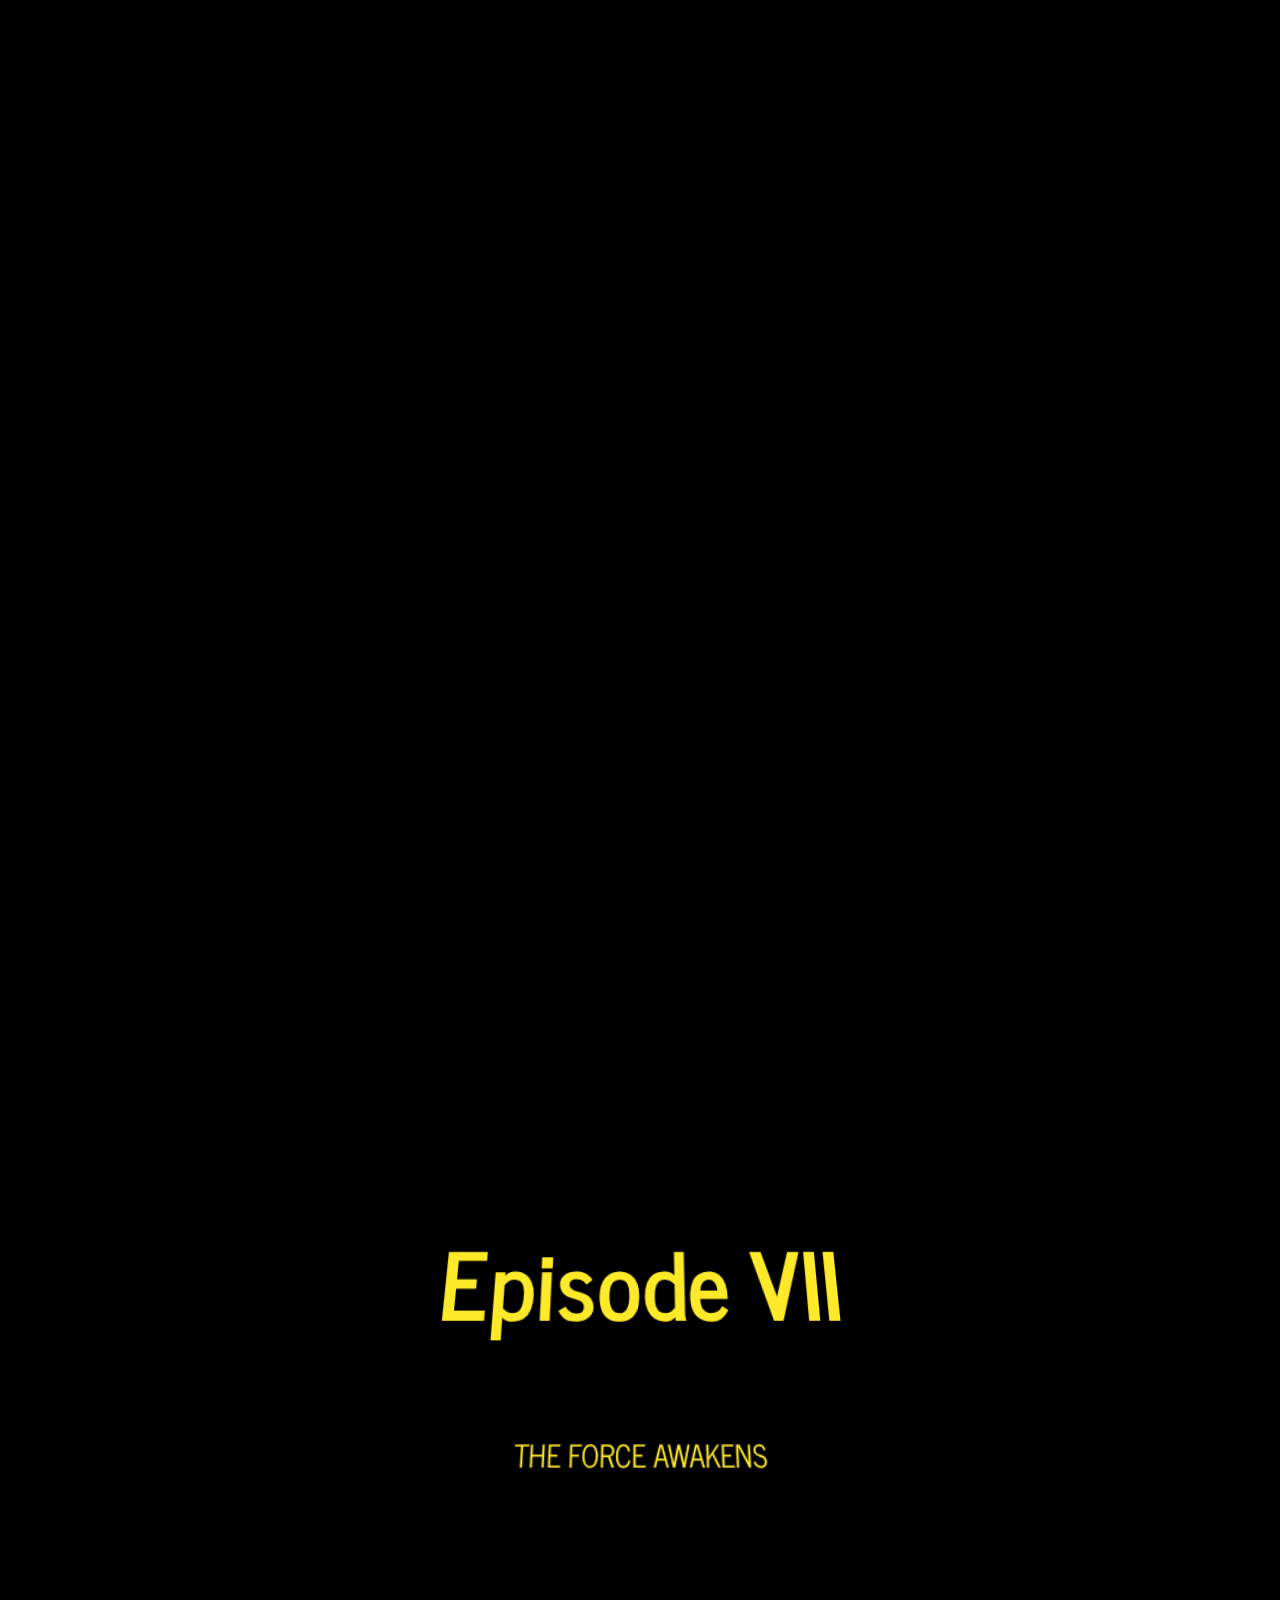
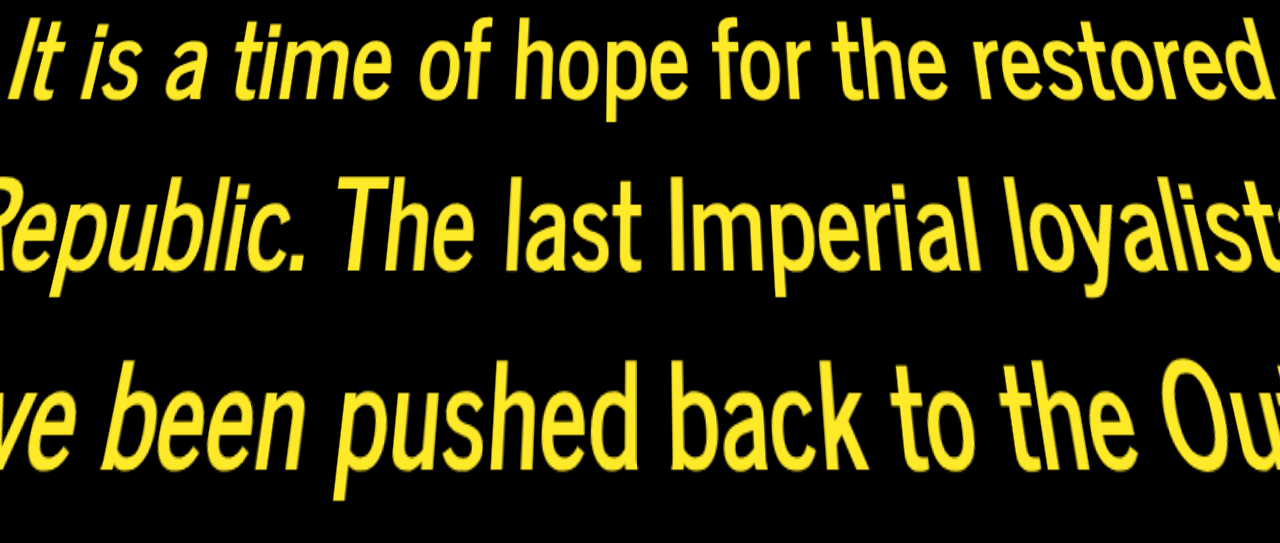
==== Index.html @ c8c1dc47 "Signed-off-by: vinicius-aquino <viniciusaquinolapa@gmail.com> teste" ====
<!DOCTYPE html>
<meta charset="utf-8">
<html>
    <head>
        <title>Intro Star wars</title>
        <link rel="stylesheet" href="Style.css"/>
    </head>
    <body>
        <div class="intro"><p>A long time ago in a galaxy far,
            <br>far away....</p></div>
        <div class="shadow"></div>
        <img src="Imagens/starwars.svg" class="logo"/>
        <div class="container">
            <div class="texto">
                <h1 id="titulo">Episode VII</h1>
                <h2 id="subtitulo">The force awakens</h2>
                <p>
                    It is a time of hope for the restored Republic. The last Imperial
                    loyalists have been pushed back to the Outer Rim Territories.
                  </p>
                  <p>
                    Chased across the galaxy by the Republic, the last remnants of the
                    Galactic Empire have started raiding outposts in the outlying systems,
                    desperate to replenish their dwindling supplies.
                  </p>
                  <p>
                    With a large Republic fleet closing in on their position, the
                    Imperials gather above the Outer Rim world of Tatooine, ready to make
                    their last stand...
                  </p>
            </div>
        </div>
    </body>
</html>
---- Style.css ----
@import url(https://fonts.googleapis.com/css?family=News+Cycle:400,700);
body{
    margin: 0;
    background-color: black;
    font-family: 'Helvetica-neue', 'Helvetica', sans-serif;
    overflow: hidden;
}

.container {
    max-width: 1000px;
    margin: 0 auto;
    position: relative;
}



.intro{
    position: absolute;
    top: 40%;
    left: 35%;
    z-index: 101;
    animation: intro 6s ease-out 1s;
    font-family: "News Cycle", sans-serif;
    color: #00BFFF;
    font-weight: 400;
    font-size: 165%;
    letter-spacing: .1em;
    opacity: 0;
}

@keyframes intro{
    0%{opacity: 0;}
    20%{opacity: 1;}
    90%{opacity: 1;}
    100%{opacity: 0;}
}

.logo{
    position: absolute;
    top: 20%;
    left: 25%;
    z-index: 101;
    margin: auto;
    animation: logo 9s ease-out 9s;
    opacity: 0;
    width: inherit;
}

@keyframes logo{
    0%{
        transform: scale(2.85);
        opacity: 1;
    }
    50%{opacity: 1;}
    100%{
        transform: scale(0.1);
        opacity: 0;
    }
}

.shadow {
    height: 100px;
    background-color: #000;
    box-shadow: 0px 10px 20px #000;
    position: relative;
    z-index: 100;
}

.texto{
    color: #ffea29;
    text-align: center;
    transform: perspective(800px) rotateX(25deg) translateY(55%);
    animation: letras 120s linear;
    font-family: "News Cycle", sans-serif;
}

@keyframes letras{
    0%{ transform: perspective(800px) rotateX(25deg) translateY(55%);}
    100%{transform: perspective(800px) rotateX(25deg) translateY(-220%);}
}

.texto p{
    font-size: 70px;
    font-weight: bold;
    text-shadow: 0px 0px 10px #000;
    margin-top: 70px;
    line-height: 1.4;
}

#titulo{
    font-size: 85px;
}

#subtitulo{
    font-weight: normal;
    text-transform: uppercase;
}
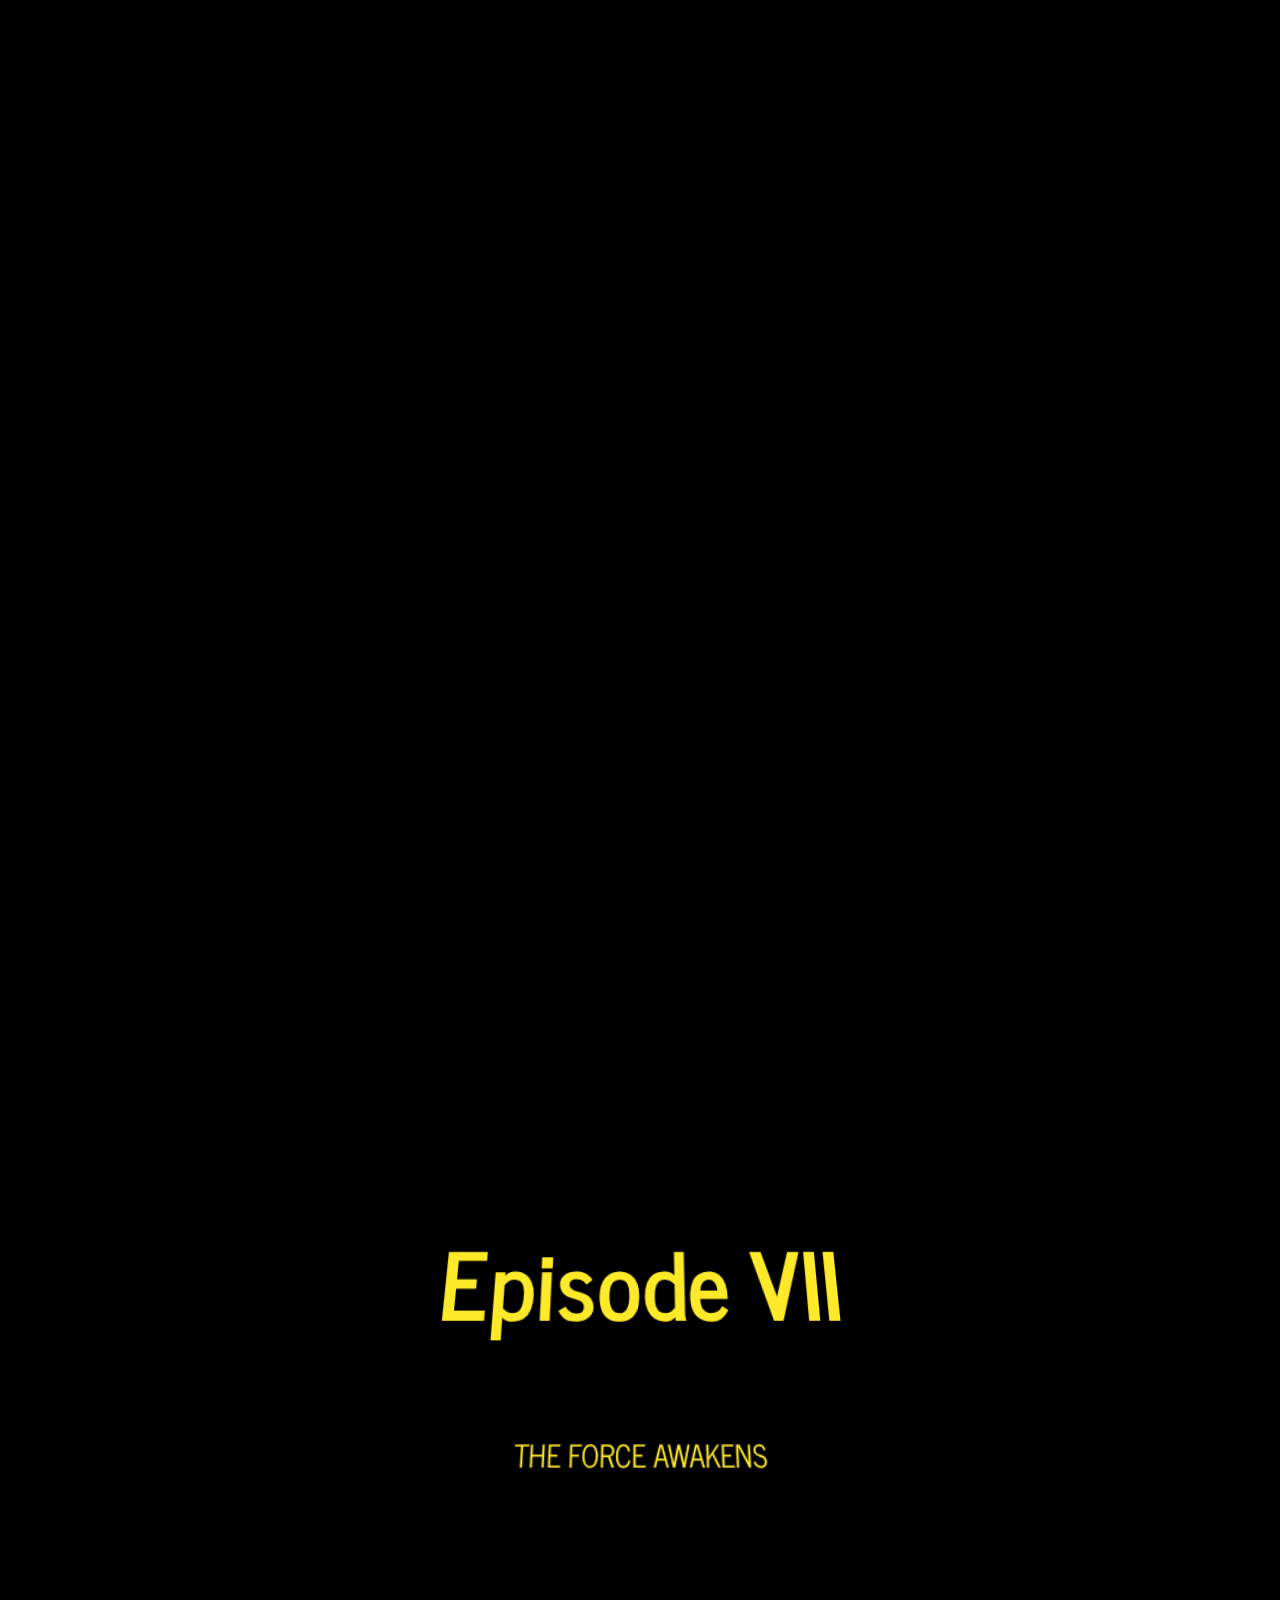
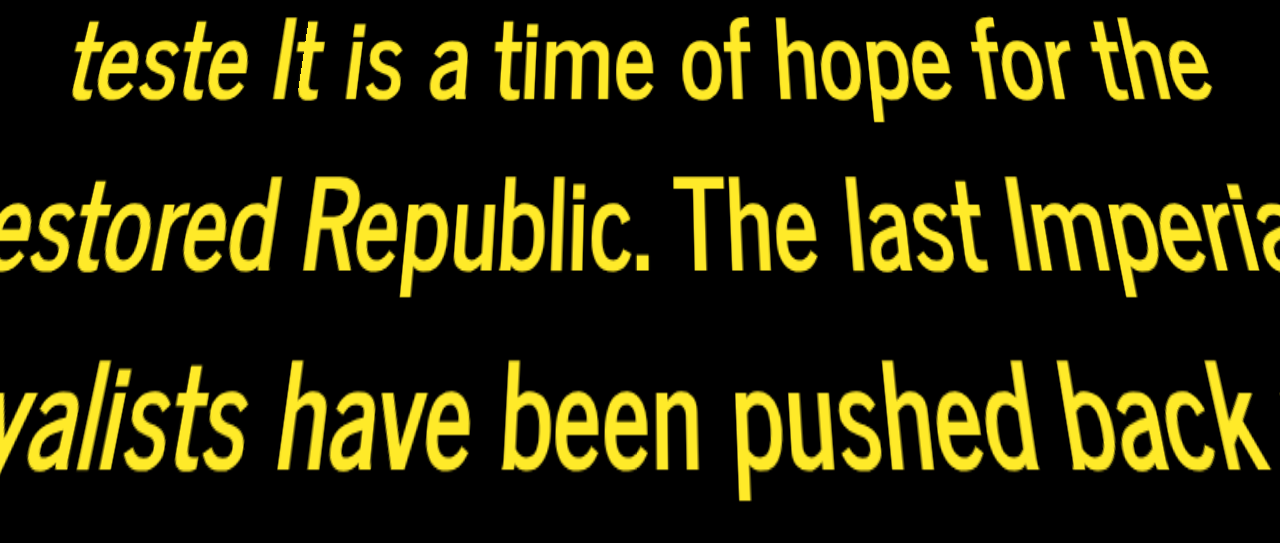
==== commit 6320ad63: "teste" ====
--- a/Index.html
+++ b/Index.html
@@ -15,6 +15,7 @@
                 <h1 id="titulo">Episode VII</h1>
                 <h2 id="subtitulo">The force awakens</h2>
                 <p>
+                    teste
                     It is a time of hope for the restored Republic. The last Imperial
                     loyalists have been pushed back to the Outer Rim Territories.
                   </p>
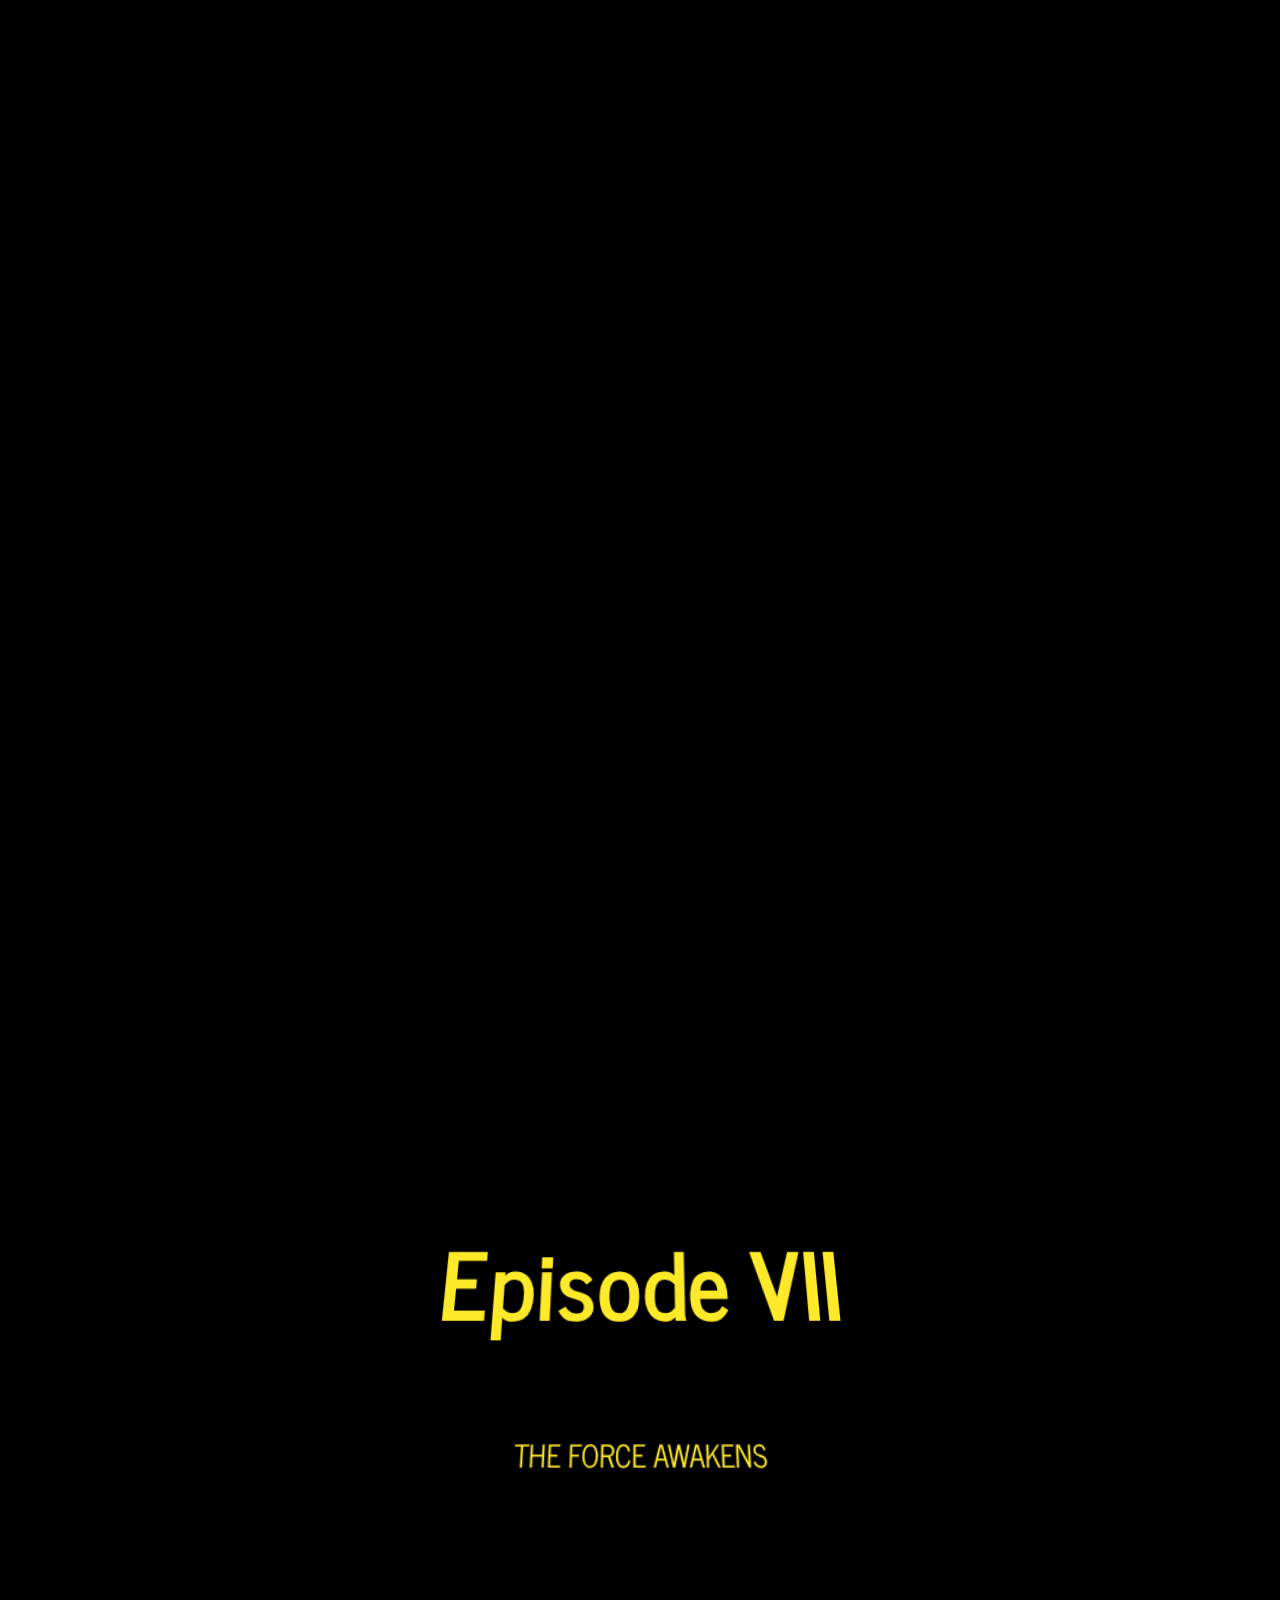
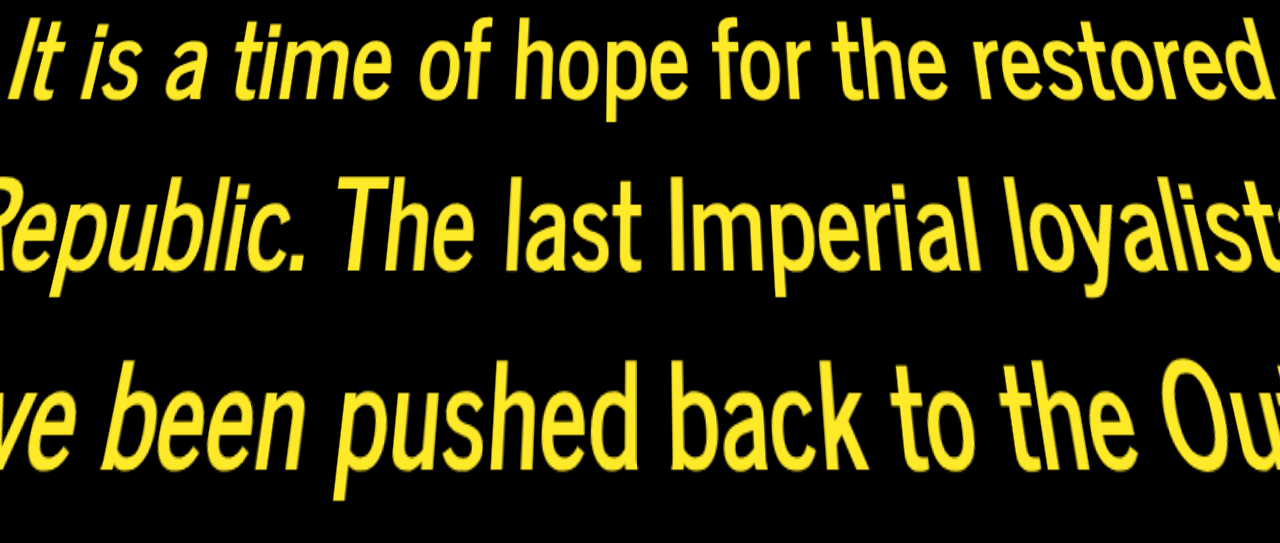
==== commit 317da9db: "update" ====
--- a/Index.html
+++ b/Index.html
@@ -15,7 +15,6 @@
                 <h1 id="titulo">Episode VII</h1>
                 <h2 id="subtitulo">The force awakens</h2>
                 <p>
-                    teste
                     It is a time of hope for the restored Republic. The last Imperial
                     loyalists have been pushed back to the Outer Rim Territories.
                   </p>
